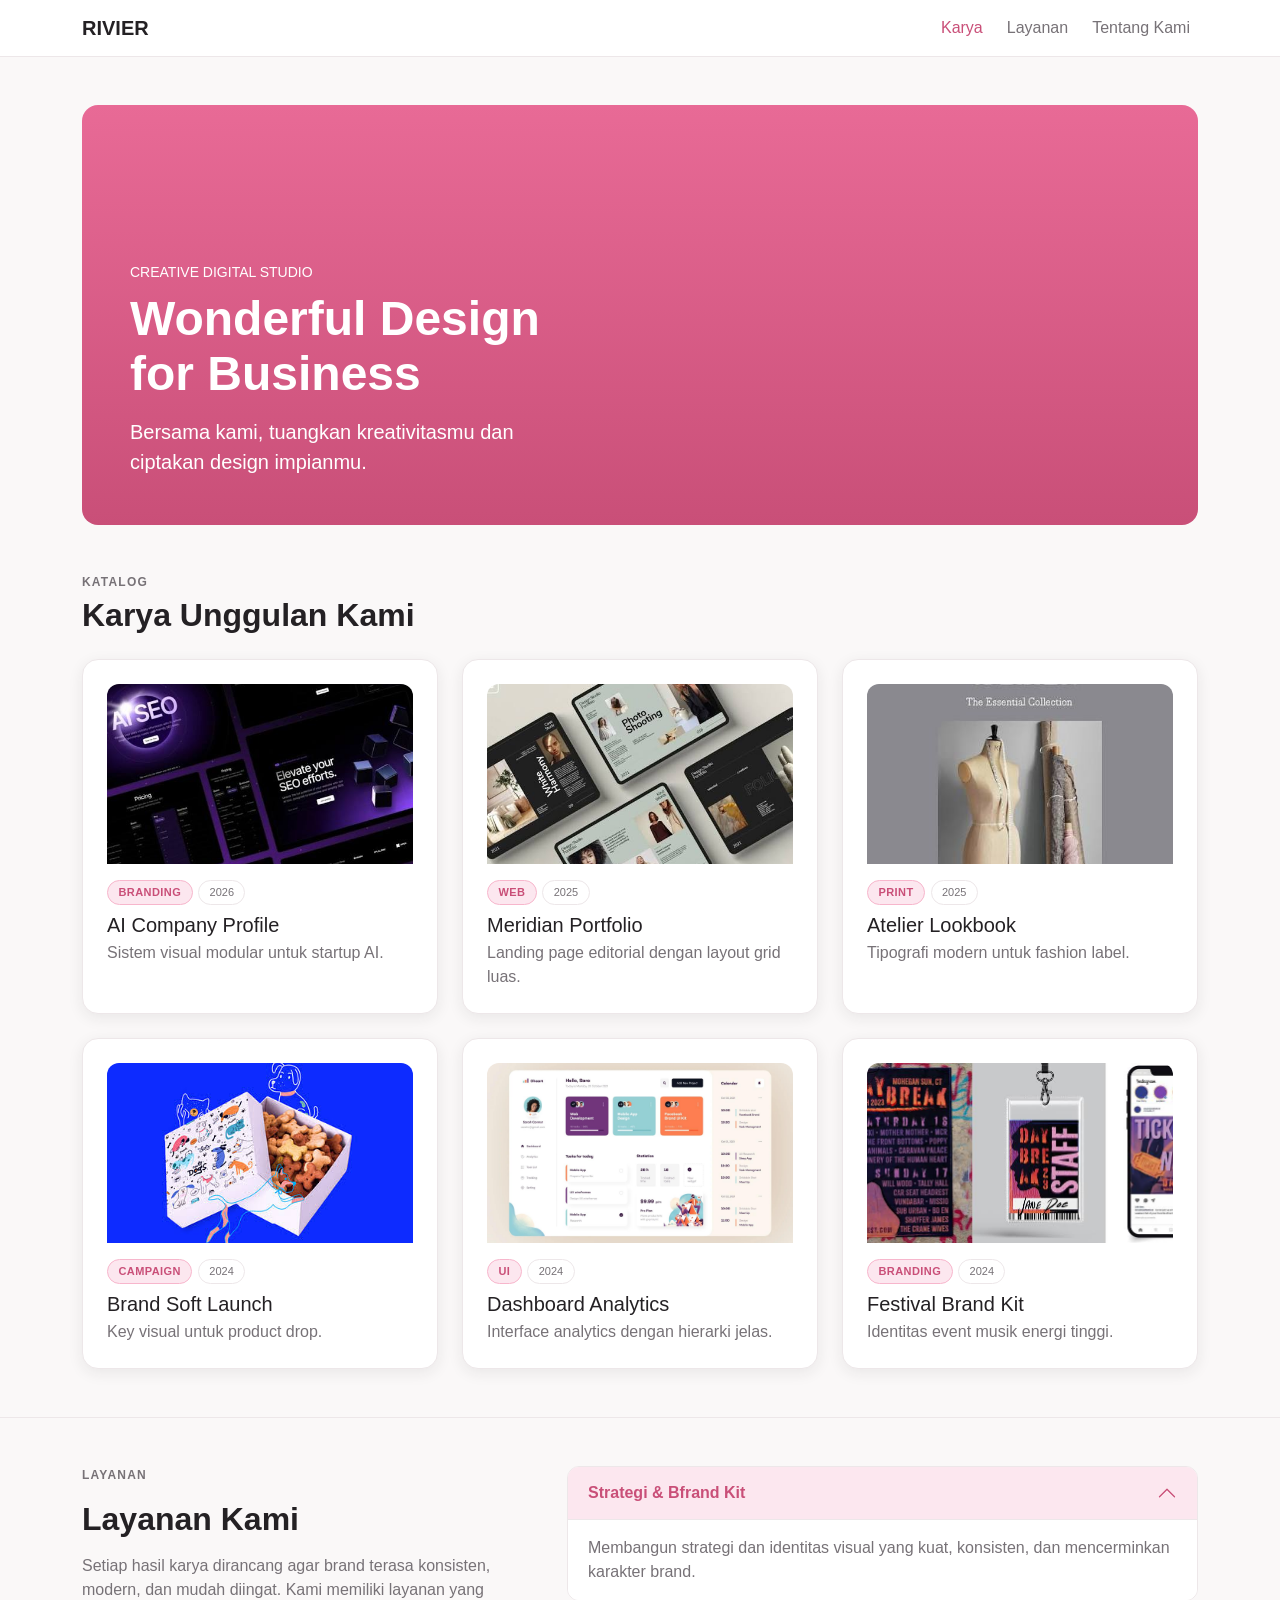
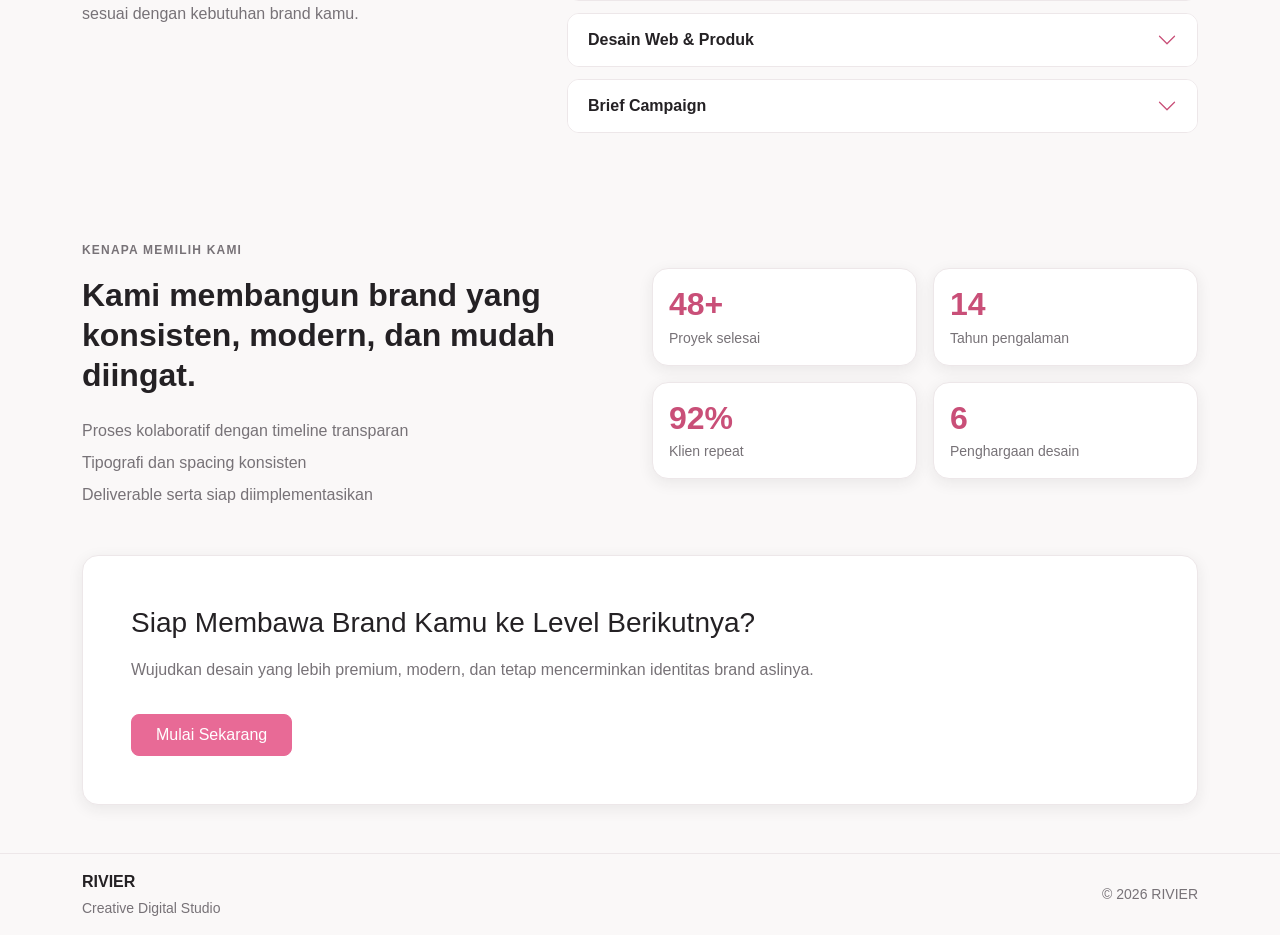
==== index.html @ 60119830 "updates" ====
<!DOCTYPE html>
<html lang="id">

<head>
    <meta charset="UTF-8">
    <meta name="viewport" content="width=device-width, initial-scale=1">
    <title>Rivier</title>
    <link href="https://cdn.jsdelivr.net/npm/bootstrap@5.3.8/dist/css/bootstrap.min.css" rel="stylesheet">
    <link rel="stylesheet" href="assets/css/style.css">
</head>

<body class="bg-light">
    <nav class="navbar navbar-expand-lg navbar-light bg-white border-bottom sticky-top">
        <div class="container">
            <a class="navbar-brand fw-bold" href="index.html">RIVIER</a>
            <button class="navbar-toggler" type="button" data-bs-toggle="collapse" data-bs-target="#mainNav"
                aria-controls="mainNav" aria-expanded="false" aria-label="Menu">
                <span class="navbar-toggler-icon"></span>
            </button>
            <div class="collapse navbar-collapse" id="mainNav">
                <ul class="navbar-nav ms-auto mb-2 mb-lg-0 align-items-lg-center gap-lg-2">
                    <li class="nav-item"><a class="nav-link active" href="#works">Karya</a></li>
                    <li class="nav-item"><a class="nav-link" href="#services">Layanan</a></li>
                    <li class="nav-item"><a class="nav-link" href="#about">Tentang Kami</a></li>
                    <!-- <li class="nav-item"><a class="nav-link" href="#contact">Kontak</a></li> -->
                    <!-- <li class="nav-item"><a class="nav-link" href="#contact">Hubungi Kami</a></li> -->
                </ul>
            </div>
        </div>
    </nav>

    <main>
        <section class="py-4 py-lg-5">
            <div class="container">
                <div class="hero-banner rounded-4 text-white p-4 p-lg-5 d-flex flex-column justify-content-end">
                    <p class="text-uppercase small text-white mb-2">Creative Digital Studio</p>
                    <h1 class="hero-title text-white fw-bold mb-0">Wonderful Design for Business</h1>
                    <p class="hero-lead text-white mt-3 mb-0">Bersama kami, tuangkan kreativitasmu dan ciptakan design impianmu.</p>
                </div>
            </div>
        </section>

        <section class="pb-5" id="works">
            <div class="container">
                <div class="d-flex flex-column flex-lg-row justify-content-between align-items-lg-end gap-3 mb-4">
                    <div>
                        <p class="text-eyebrow mb-1">Katalog</p>
                        <h2 class="fw-bold mb-0 text-heading section-title">Karya Unggulan Kami</h2>
                    </div>
                    <!-- <div class="btn-group flex-wrap" role="group" aria-label="Filter kategori" id="work-filters">
                        <button type="button" class="btn btn-primary btn-sm">Semua</button>
                        <button type="button" class="btn btn-outline-pink btn-sm">Branding</button>
                        <button type="button" class="btn btn-outline-pink btn-sm">Web</button>
                        <button type="button" class="btn btn-outline-pink btn-sm">Campaign</button>
                    </div> -->
                </div>

                <div class="row row-cols-1 row-cols-md-2 row-cols-lg-3 g-4">
                    <div class="col">
                        <div class="card-hover card-work h-100">
                            <div class="work-media">
                                <img src="assets/images/ai-company.jpg" alt="Nova Labs Identity">
                                <div class="work-media__overlay">
                                    <a href="pages/product.html" class="btn btn-primary rounded-3 px-4">Lihat Proyek</a>
                                </div>
                            </div>
                            <div class="card-body mt-3 mb-0">
                                <div class="tags mb-2">
                                    <span class="tag">Branding</span>
                                    <span class="tag tag--muted">2026</span>
                                </div>
                                <h3 class="h5 text-heading mb-1">AI Company Profile</h3>
                                <p class="text-muted mb-0">Sistem visual modular untuk startup AI.</p>
                            </div>
                        </div>
                    </div>
                    <div class="col">
                        <div class="card-pink card-hover card-work h-100">
                            <div class="work-media">
                                <img src="assets/images/portofolio.jpg" alt="Portofolio">
                                <div class="work-media__overlay">
                                    <a href="pages/product.html" class="btn btn-primary rounded-3 px-4">Lihat Proyek</a>
                                </div>
                            </div>
                            <div class="card-body mt-3 mb-0">
                                <div class="tags mb-2">
                                    <span class="tag">Web</span>
                                    <span class="tag tag--muted">2025</span>
                                </div>
                                <h3 class="h5 text-heading mb-1">Meridian Portfolio</h3>
                                <p class="text-muted mb-0">Landing page editorial dengan layout grid luas.</p>
                            </div>
                        </div>
                    </div>
                    <div class="col">
                        <div class="card-pink card-hover card-work h-100">
                            <div class="work-media">
                                <img src="assets/images/lookbook.jpg" alt="Lookbook">
                                <div class="work-media__overlay">
                                    <a href="pages/product.html" class="btn btn-primary rounded-3 px-4">Lihat Proyek</a>
                                </div>
                            </div>
                            <div class="card-body mt-3 mb-0">
                                <div class="tags mb-2">
                                    <span class="tag">Print</span>
                                    <span class="tag tag--muted">2025</span>
                                </div>
                                <h3 class="h5 text-heading mb-1">Atelier Lookbook</h3>
                                <p class="text-muted mb-0">Tipografi modern untuk fashion label.</p>
                            </div>
                        </div>
                    </div>
                    <div class="col">
                        <div class="card-pink card-hover card-work h-100">
                            <div class="work-media">
                                <img src="assets/images/product.jpg" alt="Horizon Launch">
                                <div class="work-media__overlay">
                                    <a href="pages/product.html" class="btn btn-primary rounded-3 px-4">Lihat Proyek</a>
                                </div>
                            </div>
                            <div class="card-body mt-3 mb-0">
                                <div class="tags mb-2">
                                    <span class="tag">Campaign</span>
                                    <span class="tag tag--muted">2024</span>
                                </div>
                                <h3 class="h5 text-heading mb-1">Brand Soft Launch</h3>
                                <p class="text-muted mb-0">Key visual untuk product drop.</p>
                            </div>
                        </div>
                    </div>
                    <div class="col">
                        <div class="card-pink card-hover card-work h-100">
                            <div class="work-media">
                                <img src="assets/images/dashboard.jpg" alt="Dashboard">
                                <div class="work-media__overlay">
                                    <a href="pages/product.html" class="btn btn-primary rounded-3 px-4">Lihat Proyek</a>
                                </div>
                            </div>
                            <div class="card-body mt-3 mb-0">
                                <div class="tags mb-2">
                                    <span class="tag">UI</span>
                                    <span class="tag tag--muted">2024</span>
                                </div>
                                <h3 class="h5 text-heading mb-1">Dashboard Analytics</h3>
                                <p class="text-muted mb-0">Interface analytics dengan hierarki jelas.</p>
                            </div>
                        </div>
                    </div>
                    <div class="col">
                        <div class="card-pink card-hover card-work h-100">
                            <div class="work-media">
                                <img src="assets/images/festival.jpg" alt="Festival">
                                <div class="work-media__overlay">
                                    <a href="pages/product.html" class="btn btn-primary rounded-3 px-4">Lihat Proyek</a>
                                </div>
                            </div>
                            <div class="card-body mt-3 mb-0">
                                <div class="tags mb-2">
                                    <span class="tag">Branding</span>
                                    <span class="tag tag--muted">2024</span>
                                </div>
                                <h3 class="h5 text-heading mb-1">Festival Brand Kit</h3>
                                <p class="text-muted mb-0">Identitas event musik energi tinggi.</p>
                            </div>
                        </div>
                    </div>
                </div>
            </div>
        </section>

        <section class="py-4 py-lg-5 border-top" id="services">
            <div class="container">
                <div class="row g-4 g-lg-5 align-items-start">
                    <div class="col-lg-5">
                        <p class="text-eyebrow">Layanan</p>
                        <h2 class="fw-bold text-heading mb-3">Layanan Kami</h2>
                        <p class="text-muted mb-0">
                            Setiap hasil karya dirancang agar brand terasa konsisten, modern, dan mudah diingat.
                            Kami memiliki layanan yang sesuai dengan kebutuhan brand kamu.
                        </p>
                    </div>
                    <div class="col-lg-7">
                        <div class="accordion accordion-rivier" id="servicesAccordion">
                            <div class="accordion-item">
                                <h3 class="accordion-header">
                                    <button class="accordion-button" type="button" data-bs-toggle="collapse"
                                        data-bs-target="#svc1" aria-expanded="true">
                                        Strategi &amp; Bfrand Kit
                                    </button>
                                </h3>
                                <div id="svc1" class="accordion-collapse collapse show"
                                    data-bs-parent="#servicesAccordion">
                                    <div class="accordion-body text-muted">
                                        Membangun strategi dan identitas visual yang kuat, konsisten, dan mencerminkan karakter brand.
                                    </div>
                                </div>
                            </div>
                            <div class="accordion-item">
                                <h3 class="accordion-header">
                                    <button class="accordion-button collapsed" type="button" data-bs-toggle="collapse"
                                        data-bs-target="#svc2">
                                        Desain Web &amp; Produk
                                    </button>
                                </h3>
                                <div id="svc2" class="accordion-collapse collapse"
                                    data-bs-parent="#servicesAccordion">
                                    <div class="accordion-body text-muted">
                                        Website, landing page, dan antarmuka produk yang modern, intuitif, dan berfokus pada pengalaman pengguna.
                                    </div>
                                </div>
                            </div>
                            <div class="accordion-item">
                                <h3 class="accordion-header">
                                    <button class="accordion-button collapsed" type="button" data-bs-toggle="collapse"
                                        data-bs-target="#svc3">
                                        Brief Campaign
                                    </button>
                                </h3>
                                <div id="svc3" class="accordion-collapse collapse"
                                    data-bs-parent="#servicesAccordion">
                                    <div class="accordion-body text-muted">
                                        Mengarahkan konsep visual untuk campaign, konten media sosial, hingga peluncuran brand agar tampil lebih konsisten dan berkesan.
                                    </div>
                                </div>
                            </div>
                        </div>
                    </div>
                </div>
            </div>
        </section>

        <section class="py-5" id="about">
            <div class="container">
                <div class="row g-4 align-items-center">
                    <div class="col-lg-6">
                        <p class="text-eyebrow">Kenapa memilih kami</p>
                        <h2 class="fw-bold text-heading section-title">Kami membangun brand yang konsisten, modern, dan mudah diingat.</h2>
                        <ul class="list-unstyled mt-4 text-muted mb-0">
                            <li class="mb-2">Proses kolaboratif dengan timeline transparan</li>
                            <li class="mb-2">Tipografi dan spacing konsisten</li>
                            <li>Deliverable serta siap diimplementasikan</li>
                        </ul>
                    </div>
                    <div class="col-lg-6">
                        <div class="row g-3">
                            <div class="col-6">
                                <div class="card-stat card-hover p-3">
                                    <div class="card-value display-6 fw-bold mb-1">48+</div>
                                    <div class="card-title small text-muted mb-0">Proyek selesai</div>
                                </div>
                            </div>
                            <div class="col-6">
                                <div class="card-stat card-hover p-3">
                                    <div class="card-value display-6 fw-bold mb-1">14</div>
                                    <div class="card-title small text-muted mb-0">Tahun pengalaman</div>
                                </div>
                            </div>
                            <div class="col-6">
                                <div class="card-stat card-hover p-3">
                                    <div class="card-value display-6 fw-bold mb-1">92%</div>
                                    <div class="card-title small text-muted mb-0">Klien repeat</div>
                                </div>
                            </div>
                            <div class="col-6">
                                <div class="card-stat card-hover p-3">
                                    <div class="card-value display-6 fw-bold mb-1">6</div>
                                    <div class="card-title small text-muted mb-0">Penghargaan desain</div>
                                </div>
                            </div>
                        </div>
                    </div>
                </div>
            </div>
        </section>

        <section class="pb-5" id="contact">
            <div class="container">
                <div class="card-hover card-pink p-4 p-lg-5 text-center text-md-start">
                    <blockquote class="blockquote cta-quote mb-3">Siap Membawa Brand Kamu ke Level Berikutnya?</blockquote>
                    <p class="text-muted mb-0">Wujudkan desain yang lebih premium, modern, dan tetap mencerminkan identitas brand aslinya.</p>
                    <div class="d-flex flex-wrap justify-content-center justify-content-md-start gap-3 mt-4 pt-2">
                        <a href="#contact" class="btn btn-primary rounded-3 px-4 py-2">Mulai Sekarang</a>
                    </div>
                </div>
            </div>
        </section>

        <!-- <section class="py-5 border-top" id="contact">
            <div class="container">
                <div class="row g-4">
                    <div class="col-lg-5">
                        <p class="text-eyebrow">Contact</p>
                        <h2 class="fw-bold text-heading">Initiate a commission.</h2>
                        <p class="text-muted">Tuangkan ide proyekmu di sini.</p>
                        <div class="card-hover bg-white text-dark border-0 shadow-sm mt-3">
                            <div class="card-body mt-3 mb-0">
                                <p class="text-eyebrow mb-2">Direct line</p>
                                <p class="text-heading mb-2">hello@rivier.studio</p>
                                <button type="button" class="btn btn-primary rounded-3 px-4 py-1">Kirim email</button>
                            </div>
                        </div>
                    </div>
                    <div class="col-lg-7">
                        <form action="#" method="get" class="row g-3">
                            <div class="col-12">
                                <label class="form-label" for="service">Jenis layanan</label>
                                <select class="form-select" id="service" name="service">
                                    <option value="">Pilih layanan</option>
                                    <option>Brand identity</option>
                                    <option>Website / UI</option>
                                    <option>Creative direction</option>
                                </select>
                            </div>
                            <div class="col-12">
                                <span class="form-label d-block">Budget estimasi</span>
                                <div class="btn-group" role="group">
                                    <input type="radio" class="btn-check" name="budget" id="b1" value="small">
                                    <label class="btn btn-outline-secondary btn-sm" for="b1">&lt; 15 jt</label>
                                    <input type="radio" class="btn-check" name="budget" id="b2" value="mid" checked>
                                    <label class="btn btn-outline-secondary btn-sm" for="b2">15–40 jt</label>
                                    <input type="radio" class="btn-check" name="budget" id="b3" value="large">
                                    <label class="btn btn-outline-secondary btn-sm" for="b3">40 jt+</label>
                                </div>
                            </div>
                            <div class="col-12">
                                <label class="form-label" for="message">Pesan</label>
                                <textarea class="form-control" id="message" name="message" rows="4"></textarea>
                            </div>
                            <div class="col-12">
                                <button type="submit" class="btn btn-primary rounded-3 px-4 py-1">Kirim</button>
                            </div>
                        </form>
                    </div>
                </div>
            </div>
        </section> -->
    </main>

    <footer class="border-top py-3">
        <div class="container">
            <div class="d-flex flex-column flex-md-row justify-content-between align-items-center gap-2">
                <div class="d-flex flex-column align-items-md-start align-items-center">
                    <a class="navbar-brand fw-bold mb-1" href="index.html">RIVIER</a>
                    <span class="text-muted small">Creative Digital Studio</span>
                </div>
                <span class="text-muted small">&copy; 2026 RIVIER</span>
            </div>
        </div>
    </footer>

    <script src="https://cdn.jsdelivr.net/npm/bootstrap@5.3.8/dist/js/bootstrap.bundle.min.js"></script>
</body>

</html>
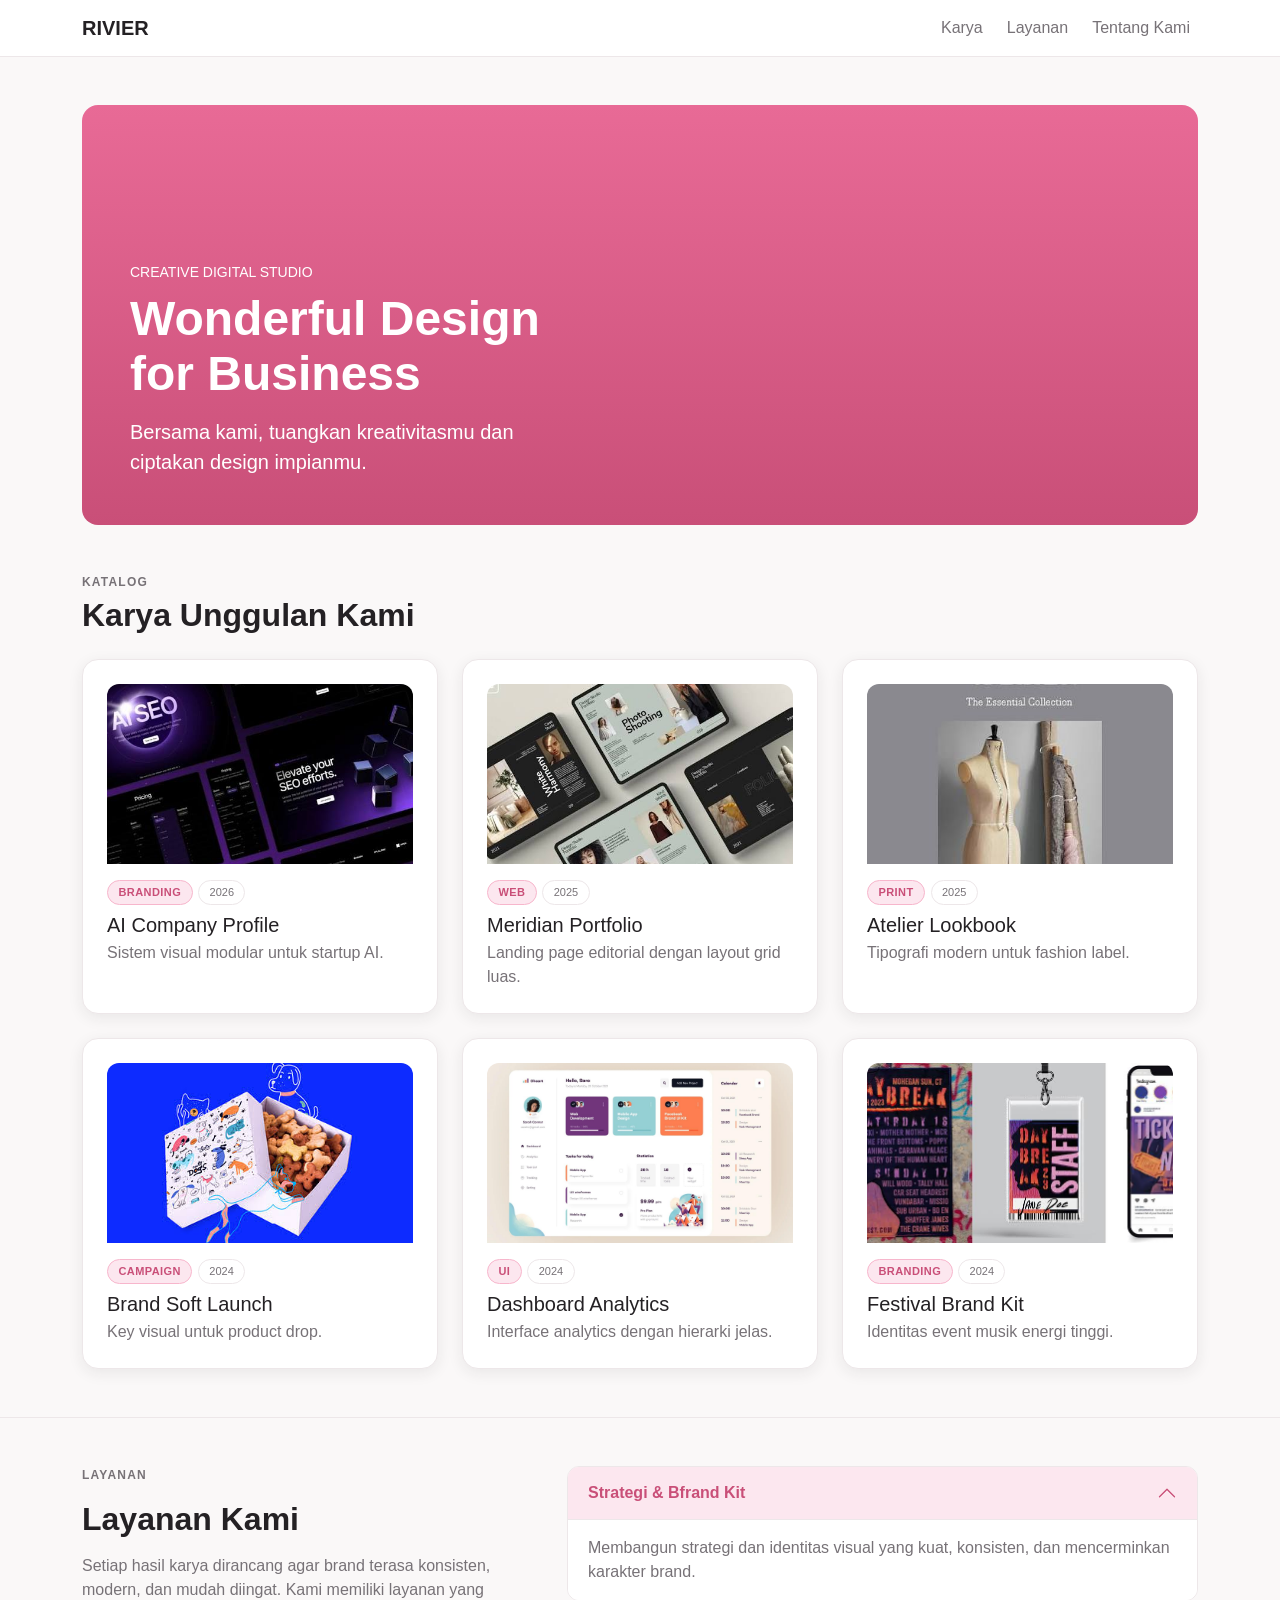
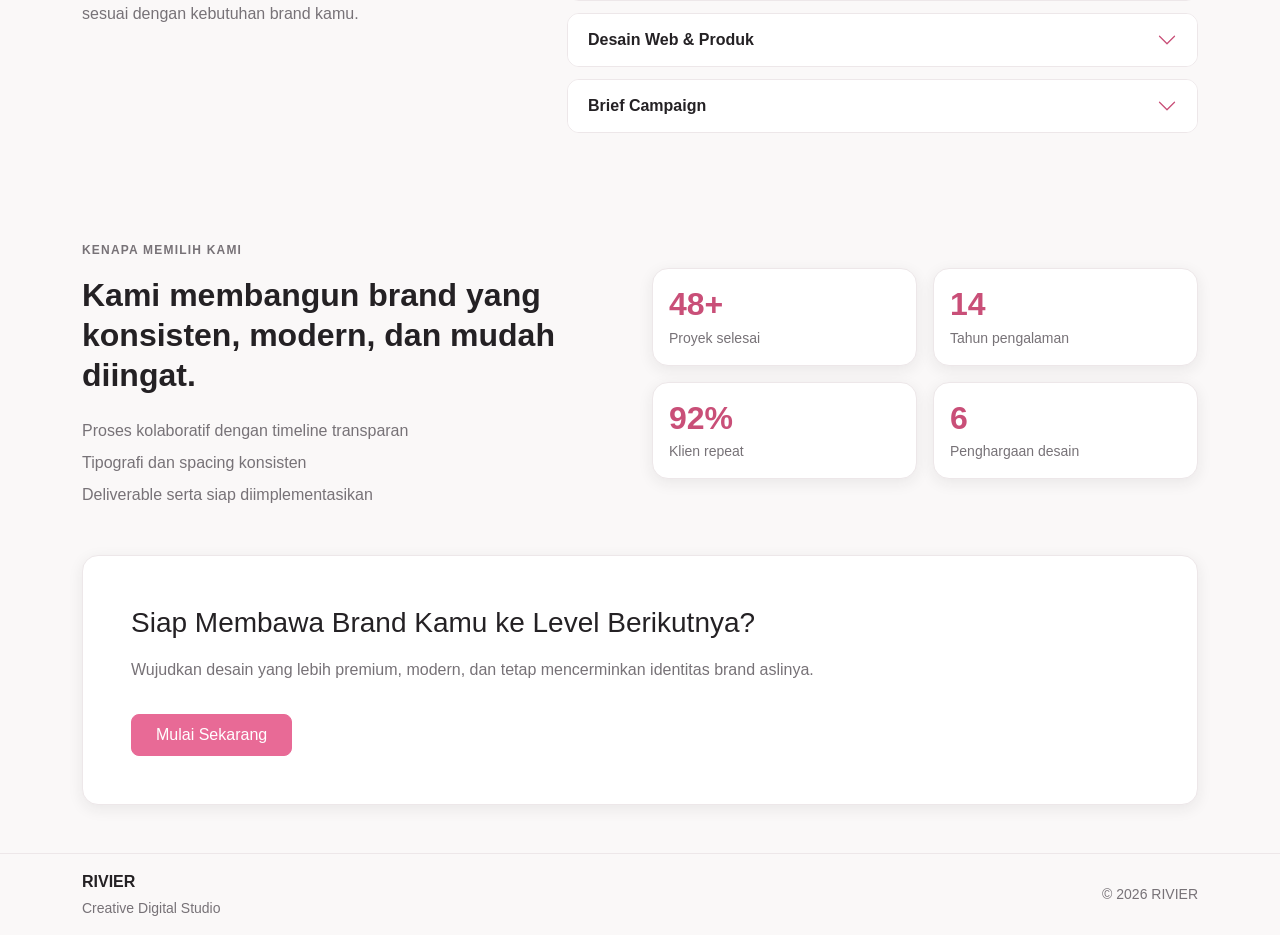
==== commit 4b3aeace: "update" ====
--- a/index.html
+++ b/index.html
@@ -19,7 +19,7 @@
             </button>
             <div class="collapse navbar-collapse" id="mainNav">
                 <ul class="navbar-nav ms-auto mb-2 mb-lg-0 align-items-lg-center gap-lg-2">
-                    <li class="nav-item"><a class="nav-link active" href="#works">Karya</a></li>
+                    <li class="nav-item"><a class="nav-link" href="#works">Karya</a></li>
                     <li class="nav-item"><a class="nav-link" href="#services">Layanan</a></li>
                     <li class="nav-item"><a class="nav-link" href="#about">Tentang Kami</a></li>
                     <!-- <li class="nav-item"><a class="nav-link" href="#contact">Kontak</a></li> -->
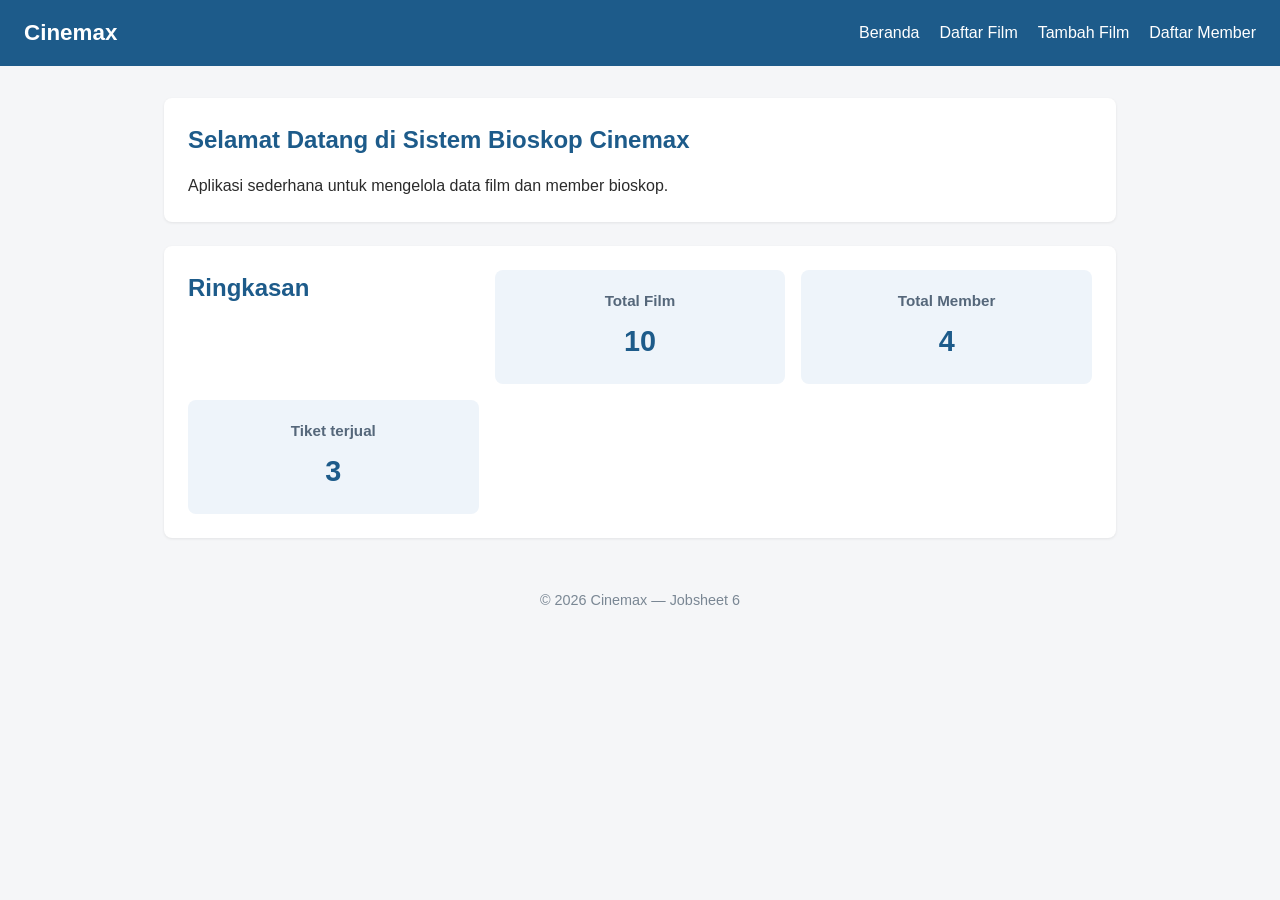
==== commit 86216eb4: "Refactor project to Cinemax" ====
--- a/index.html
+++ b/index.html
@@ -1,354 +1,51 @@
 <!DOCTYPE html>
 <html lang="id">
-
 <head>
     <meta charset="UTF-8">
     <meta name="viewport" content="width=device-width, initial-scale=1">
-    <title>Rivier</title>
-    <link href="https://cdn.jsdelivr.net/npm/bootstrap@5.3.8/dist/css/bootstrap.min.css" rel="stylesheet">
+    <title>Cinemax | Beranda</title>
     <link rel="stylesheet" href="assets/css/style.css">
 </head>
-
-<body class="bg-light">
-    <nav class="navbar navbar-expand-lg navbar-light bg-white border-bottom sticky-top">
-        <div class="container">
-            <a class="navbar-brand fw-bold" href="index.html">RIVIER</a>
-            <button class="navbar-toggler" type="button" data-bs-toggle="collapse" data-bs-target="#mainNav"
-                aria-controls="mainNav" aria-expanded="false" aria-label="Menu">
-                <span class="navbar-toggler-icon"></span>
-            </button>
-            <div class="collapse navbar-collapse" id="mainNav">
-                <ul class="navbar-nav ms-auto mb-2 mb-lg-0 align-items-lg-center gap-lg-2">
-                    <li class="nav-item"><a class="nav-link" href="#works">Karya</a></li>
-                    <li class="nav-item"><a class="nav-link" href="#services">Layanan</a></li>
-                    <li class="nav-item"><a class="nav-link" href="#about">Tentang Kami</a></li>
-                    <!-- <li class="nav-item"><a class="nav-link" href="#contact">Kontak</a></li> -->
-                    <!-- <li class="nav-item"><a class="nav-link" href="#contact">Hubungi Kami</a></li> -->
-                </ul>
-            </div>
-        </div>
-    </nav>
+<body>
+    <header>
+        <h1>Cinemax</h1>
+        <button type="button" id="nav-toggle-btn" class="nav-toggle-label" aria-label="Menu">&#9776;</button>
+        <nav>
+            <ul>
+                <li><a href="index.html">Beranda</a></li>
+                <li><a href="buku/list.html">Daftar Film</a></li>
+                <li><a href="buku/tambah.html">Tambah Film</a></li>
+                <li><a href="anggota/list.html">Daftar Member</a></li>
+            </ul>
+        </nav>
+    </header>
 
     <main>
-        <section class="py-4 py-lg-5">
-            <div class="container">
-                <div class="hero-banner rounded-4 text-white p-4 p-lg-5 d-flex flex-column justify-content-end">
-                    <p class="text-uppercase small text-white mb-2">Creative Digital Studio</p>
-                    <h1 class="hero-title text-white fw-bold mb-0">Wonderful Design for Business</h1>
-                    <p class="hero-lead text-white mt-3 mb-0">Bersama kami, tuangkan kreativitasmu dan ciptakan design impianmu.</p>
-                </div>
-            </div>
+        <section>
+            <h2>Selamat Datang di Sistem Bioskop Cinemax</h2>
+            <p>Aplikasi sederhana untuk mengelola data film dan member bioskop.</p>
         </section>
 
-        <section class="pb-5" id="works">
-            <div class="container">
-                <div class="d-flex flex-column flex-lg-row justify-content-between align-items-lg-end gap-3 mb-4">
-                    <div>
-                        <p class="text-eyebrow mb-1">Katalog</p>
-                        <h2 class="fw-bold mb-0 text-heading section-title">Karya Unggulan Kami</h2>
-                    </div>
-                    <!-- <div class="btn-group flex-wrap" role="group" aria-label="Filter kategori" id="work-filters">
-                        <button type="button" class="btn btn-primary btn-sm">Semua</button>
-                        <button type="button" class="btn btn-outline-pink btn-sm">Branding</button>
-                        <button type="button" class="btn btn-outline-pink btn-sm">Web</button>
-                        <button type="button" class="btn btn-outline-pink btn-sm">Campaign</button>
-                    </div> -->
-                </div>
-
-                <div class="row row-cols-1 row-cols-md-2 row-cols-lg-3 g-4">
-                    <div class="col">
-                        <div class="card-hover card-work h-100">
-                            <div class="work-media">
-                                <img src="assets/images/ai-company.jpg" alt="Nova Labs Identity">
-                                <div class="work-media__overlay">
-                                    <a href="pages/product.html" class="btn btn-primary rounded-3 px-4">Lihat Proyek</a>
-                                </div>
-                            </div>
-                            <div class="card-body mt-3 mb-0">
-                                <div class="tags mb-2">
-                                    <span class="tag">Branding</span>
-                                    <span class="tag tag--muted">2026</span>
-                                </div>
-                                <h3 class="h5 text-heading mb-1">AI Company Profile</h3>
-                                <p class="text-muted mb-0">Sistem visual modular untuk startup AI.</p>
-                            </div>
-                        </div>
-                    </div>
-                    <div class="col">
-                        <div class="card-pink card-hover card-work h-100">
-                            <div class="work-media">
-                                <img src="assets/images/portofolio.jpg" alt="Portofolio">
-                                <div class="work-media__overlay">
-                                    <a href="pages/product.html" class="btn btn-primary rounded-3 px-4">Lihat Proyek</a>
-                                </div>
-                            </div>
-                            <div class="card-body mt-3 mb-0">
-                                <div class="tags mb-2">
-                                    <span class="tag">Web</span>
-                                    <span class="tag tag--muted">2025</span>
-                                </div>
-                                <h3 class="h5 text-heading mb-1">Meridian Portfolio</h3>
-                                <p class="text-muted mb-0">Landing page editorial dengan layout grid luas.</p>
-                            </div>
-                        </div>
-                    </div>
-                    <div class="col">
-                        <div class="card-pink card-hover card-work h-100">
-                            <div class="work-media">
-                                <img src="assets/images/lookbook.jpg" alt="Lookbook">
-                                <div class="work-media__overlay">
-                                    <a href="pages/product.html" class="btn btn-primary rounded-3 px-4">Lihat Proyek</a>
-                                </div>
-                            </div>
-                            <div class="card-body mt-3 mb-0">
-                                <div class="tags mb-2">
-                                    <span class="tag">Print</span>
-                                    <span class="tag tag--muted">2025</span>
-                                </div>
-                                <h3 class="h5 text-heading mb-1">Atelier Lookbook</h3>
-                                <p class="text-muted mb-0">Tipografi modern untuk fashion label.</p>
-                            </div>
-                        </div>
-                    </div>
-                    <div class="col">
-                        <div class="card-pink card-hover card-work h-100">
-                            <div class="work-media">
-                                <img src="assets/images/product.jpg" alt="Horizon Launch">
-                                <div class="work-media__overlay">
-                                    <a href="pages/product.html" class="btn btn-primary rounded-3 px-4">Lihat Proyek</a>
-                                </div>
-                            </div>
-                            <div class="card-body mt-3 mb-0">
-                                <div class="tags mb-2">
-                                    <span class="tag">Campaign</span>
-                                    <span class="tag tag--muted">2024</span>
-                                </div>
-                                <h3 class="h5 text-heading mb-1">Brand Soft Launch</h3>
-                                <p class="text-muted mb-0">Key visual untuk product drop.</p>
-                            </div>
-                        </div>
-                    </div>
-                    <div class="col">
-                        <div class="card-pink card-hover card-work h-100">
-                            <div class="work-media">
-                                <img src="assets/images/dashboard.jpg" alt="Dashboard">
-                                <div class="work-media__overlay">
-                                    <a href="pages/product.html" class="btn btn-primary rounded-3 px-4">Lihat Proyek</a>
-                                </div>
-                            </div>
-                            <div class="card-body mt-3 mb-0">
-                                <div class="tags mb-2">
-                                    <span class="tag">UI</span>
-                                    <span class="tag tag--muted">2024</span>
-                                </div>
-                                <h3 class="h5 text-heading mb-1">Dashboard Analytics</h3>
-                                <p class="text-muted mb-0">Interface analytics dengan hierarki jelas.</p>
-                            </div>
-                        </div>
-                    </div>
-                    <div class="col">
-                        <div class="card-pink card-hover card-work h-100">
-                            <div class="work-media">
-                                <img src="assets/images/festival.jpg" alt="Festival">
-                                <div class="work-media__overlay">
-                                    <a href="pages/product.html" class="btn btn-primary rounded-3 px-4">Lihat Proyek</a>
-                                </div>
-                            </div>
-                            <div class="card-body mt-3 mb-0">
-                                <div class="tags mb-2">
-                                    <span class="tag">Branding</span>
-                                    <span class="tag tag--muted">2024</span>
-                                </div>
-                                <h3 class="h5 text-heading mb-1">Festival Brand Kit</h3>
-                                <p class="text-muted mb-0">Identitas event musik energi tinggi.</p>
-                            </div>
-                        </div>
-                    </div>
-                </div>
-            </div>
+        <section>
+            <h2>Ringkasan</h2>
+            <article>
+                <h3>Total Film</h3>
+                <p>10</p>
+            </article>
+            <article>
+                <h3>Total Member</h3>
+                <p>4</p>
+            </article>
+            <article>
+                <h3>Tiket terjual</h3>
+                <p>3</p>
+            </article>
         </section>
-
-        <section class="py-4 py-lg-5 border-top" id="services">
-            <div class="container">
-                <div class="row g-4 g-lg-5 align-items-start">
-                    <div class="col-lg-5">
-                        <p class="text-eyebrow">Layanan</p>
-                        <h2 class="fw-bold text-heading mb-3">Layanan Kami</h2>
-                        <p class="text-muted mb-0">
-                            Setiap hasil karya dirancang agar brand terasa konsisten, modern, dan mudah diingat.
-                            Kami memiliki layanan yang sesuai dengan kebutuhan brand kamu.
-                        </p>
-                    </div>
-                    <div class="col-lg-7">
-                        <div class="accordion accordion-rivier" id="servicesAccordion">
-                            <div class="accordion-item">
-                                <h3 class="accordion-header">
-                                    <button class="accordion-button" type="button" data-bs-toggle="collapse"
-                                        data-bs-target="#svc1" aria-expanded="true">
-                                        Strategi &amp; Bfrand Kit
-                                    </button>
-                                </h3>
-                                <div id="svc1" class="accordion-collapse collapse show"
-                                    data-bs-parent="#servicesAccordion">
-                                    <div class="accordion-body text-muted">
-                                        Membangun strategi dan identitas visual yang kuat, konsisten, dan mencerminkan karakter brand.
-                                    </div>
-                                </div>
-                            </div>
-                            <div class="accordion-item">
-                                <h3 class="accordion-header">
-                                    <button class="accordion-button collapsed" type="button" data-bs-toggle="collapse"
-                                        data-bs-target="#svc2">
-                                        Desain Web &amp; Produk
-                                    </button>
-                                </h3>
-                                <div id="svc2" class="accordion-collapse collapse"
-                                    data-bs-parent="#servicesAccordion">
-                                    <div class="accordion-body text-muted">
-                                        Website, landing page, dan antarmuka produk yang modern, intuitif, dan berfokus pada pengalaman pengguna.
-                                    </div>
-                                </div>
-                            </div>
-                            <div class="accordion-item">
-                                <h3 class="accordion-header">
-                                    <button class="accordion-button collapsed" type="button" data-bs-toggle="collapse"
-                                        data-bs-target="#svc3">
-                                        Brief Campaign
-                                    </button>
-                                </h3>
-                                <div id="svc3" class="accordion-collapse collapse"
-                                    data-bs-parent="#servicesAccordion">
-                                    <div class="accordion-body text-muted">
-                                        Mengarahkan konsep visual untuk campaign, konten media sosial, hingga peluncuran brand agar tampil lebih konsisten dan berkesan.
-                                    </div>
-                                </div>
-                            </div>
-                        </div>
-                    </div>
-                </div>
-            </div>
-        </section>
-
-        <section class="py-5" id="about">
-            <div class="container">
-                <div class="row g-4 align-items-center">
-                    <div class="col-lg-6">
-                        <p class="text-eyebrow">Kenapa memilih kami</p>
-                        <h2 class="fw-bold text-heading section-title">Kami membangun brand yang konsisten, modern, dan mudah diingat.</h2>
-                        <ul class="list-unstyled mt-4 text-muted mb-0">
-                            <li class="mb-2">Proses kolaboratif dengan timeline transparan</li>
-                            <li class="mb-2">Tipografi dan spacing konsisten</li>
-                            <li>Deliverable serta siap diimplementasikan</li>
-                        </ul>
-                    </div>
-                    <div class="col-lg-6">
-                        <div class="row g-3">
-                            <div class="col-6">
-                                <div class="card-stat card-hover p-3">
-                                    <div class="card-value display-6 fw-bold mb-1">48+</div>
-                                    <div class="card-title small text-muted mb-0">Proyek selesai</div>
-                                </div>
-                            </div>
-                            <div class="col-6">
-                                <div class="card-stat card-hover p-3">
-                                    <div class="card-value display-6 fw-bold mb-1">14</div>
-                                    <div class="card-title small text-muted mb-0">Tahun pengalaman</div>
-                                </div>
-                            </div>
-                            <div class="col-6">
-                                <div class="card-stat card-hover p-3">
-                                    <div class="card-value display-6 fw-bold mb-1">92%</div>
-                                    <div class="card-title small text-muted mb-0">Klien repeat</div>
-                                </div>
-                            </div>
-                            <div class="col-6">
-                                <div class="card-stat card-hover p-3">
-                                    <div class="card-value display-6 fw-bold mb-1">6</div>
-                                    <div class="card-title small text-muted mb-0">Penghargaan desain</div>
-                                </div>
-                            </div>
-                        </div>
-                    </div>
-                </div>
-            </div>
-        </section>
-
-        <section class="pb-5" id="contact">
-            <div class="container">
-                <div class="card-hover card-pink p-4 p-lg-5 text-center text-md-start">
-                    <blockquote class="blockquote cta-quote mb-3">Siap Membawa Brand Kamu ke Level Berikutnya?</blockquote>
-                    <p class="text-muted mb-0">Wujudkan desain yang lebih premium, modern, dan tetap mencerminkan identitas brand aslinya.</p>
-                    <div class="d-flex flex-wrap justify-content-center justify-content-md-start gap-3 mt-4 pt-2">
-                        <a href="#contact" class="btn btn-primary rounded-3 px-4 py-2">Mulai Sekarang</a>
-                    </div>
-                </div>
-            </div>
-        </section>
-
-        <!-- <section class="py-5 border-top" id="contact">
-            <div class="container">
-                <div class="row g-4">
-                    <div class="col-lg-5">
-                        <p class="text-eyebrow">Contact</p>
-                        <h2 class="fw-bold text-heading">Initiate a commission.</h2>
-                        <p class="text-muted">Tuangkan ide proyekmu di sini.</p>
-                        <div class="card-hover bg-white text-dark border-0 shadow-sm mt-3">
-                            <div class="card-body mt-3 mb-0">
-                                <p class="text-eyebrow mb-2">Direct line</p>
-                                <p class="text-heading mb-2">hello@rivier.studio</p>
-                                <button type="button" class="btn btn-primary rounded-3 px-4 py-1">Kirim email</button>
-                            </div>
-                        </div>
-                    </div>
-                    <div class="col-lg-7">
-                        <form action="#" method="get" class="row g-3">
-                            <div class="col-12">
-                                <label class="form-label" for="service">Jenis layanan</label>
-                                <select class="form-select" id="service" name="service">
-                                    <option value="">Pilih layanan</option>
-                                    <option>Brand identity</option>
-                                    <option>Website / UI</option>
-                                    <option>Creative direction</option>
-                                </select>
-                            </div>
-                            <div class="col-12">
-                                <span class="form-label d-block">Budget estimasi</span>
-                                <div class="btn-group" role="group">
-                                    <input type="radio" class="btn-check" name="budget" id="b1" value="small">
-                                    <label class="btn btn-outline-secondary btn-sm" for="b1">&lt; 15 jt</label>
-                                    <input type="radio" class="btn-check" name="budget" id="b2" value="mid" checked>
-                                    <label class="btn btn-outline-secondary btn-sm" for="b2">15–40 jt</label>
-                                    <input type="radio" class="btn-check" name="budget" id="b3" value="large">
-                                    <label class="btn btn-outline-secondary btn-sm" for="b3">40 jt+</label>
-                                </div>
-                            </div>
-                            <div class="col-12">
-                                <label class="form-label" for="message">Pesan</label>
-                                <textarea class="form-control" id="message" name="message" rows="4"></textarea>
-                            </div>
-                            <div class="col-12">
-                                <button type="submit" class="btn btn-primary rounded-3 px-4 py-1">Kirim</button>
-                            </div>
-                        </form>
-                    </div>
-                </div>
-            </div>
-        </section> -->
     </main>
 
-    <footer class="border-top py-3">
-        <div class="container">
-            <div class="d-flex flex-column flex-md-row justify-content-between align-items-center gap-2">
-                <div class="d-flex flex-column align-items-md-start align-items-center">
-                    <a class="navbar-brand fw-bold mb-1" href="index.html">RIVIER</a>
-                    <span class="text-muted small">Creative Digital Studio</span>
-                </div>
-                <span class="text-muted small">&copy; 2026 RIVIER</span>
-            </div>
-        </div>
+    <footer>
+        <p>&copy; 2026 Cinemax &mdash; Jobsheet 6</p>
     </footer>
-
-    <script src="https://cdn.jsdelivr.net/npm/bootstrap@5.3.8/dist/js/bootstrap.bundle.min.js"></script>
+    <script src="assets/js/app.js"></script>
 </body>
-
-</html>+</html>
--- a/assets/css/style.css
+++ b/assets/css/style.css
@@ -0,0 +1,263 @@
+/* ===== Reset & Base ===== */
+* {
+    box-sizing: border-box;
+    margin: 0;
+    padding: 0;
+}
+
+body {
+    font-family: "Segoe UI", Arial, sans-serif;
+    color: #2b2b2b;
+    background-color: #f5f6f8;
+    line-height: 1.5;
+}
+
+a {
+    color: #1d5b8a;
+    text-decoration: none;
+}
+
+a:hover {
+    text-decoration: underline;
+}
+
+/* ===== Header & Navbar (Flexbox) ===== */
+header {
+    background-color: #1d5b8a;
+    color: #fff;
+    padding: 1rem 1.5rem;
+    display: flex;
+    align-items: center;
+    justify-content: space-between;
+    flex-wrap: wrap;
+}
+
+header h1 {
+    font-size: 1.4rem;
+}
+
+header nav ul {
+    list-style: none;
+    display: flex;
+    gap: 1.25rem;
+}
+
+header nav a {
+    color: #fff;
+    font-weight: 500;
+}
+
+/* ===== Main Layout ===== */
+main {
+    max-width: 1000px;
+    margin: 2rem auto;
+    padding: 0 1.5rem;
+}
+
+section {
+    background-color: #fff;
+    border-radius: 8px;
+    padding: 1.5rem;
+    margin-bottom: 1.5rem;
+    box-shadow: 0 1px 3px rgba(0, 0, 0, 0.08);
+}
+
+section h2 {
+    margin-bottom: 1rem;
+    color: #1d5b8a;
+}
+
+/* ===== Kartu Statistik (CSS Grid) ===== */
+main section:nth-of-type(2) {
+    display: grid;
+    grid-template-columns: repeat(3, 1fr);
+    gap: 1rem;
+}
+
+main section:nth-of-type(2) article {
+    background-color: #eef4fa;
+    border-radius: 8px;
+    padding: 1.25rem;
+    text-align: center;
+}
+
+main section:nth-of-type(2) article h3 {
+    font-size: 0.95rem;
+    color: #55677a;
+    margin-bottom: 0.5rem;
+}
+
+main section:nth-of-type(2) article p {
+    font-size: 1.8rem;
+    font-weight: 700;
+    color: #1d5b8a;
+}
+
+/* ===== Tabel ===== */
+table {
+    width: 100%;
+    border-collapse: collapse;
+}
+
+th, td {
+    text-align: left;
+    padding: 0.65rem 0.75rem;
+    border-bottom: 1px solid #e2e6ea;
+}
+
+thead {
+    background-color: #1d5b8a;
+    color: #fff;
+}
+
+tbody tr:nth-child(even) {
+    background-color: #f7f9fb;
+}
+
+tbody tr:hover {
+    background-color: #eef4fa;
+}
+
+td button {
+    padding: 0.35rem 0.7rem;
+    margin-right: 0.35rem;
+    border: none;
+    border-radius: 4px;
+    cursor: pointer;
+    font-size: 0.85rem;
+}
+
+td button:first-of-type {
+    background-color: #f0ad4e;
+    color: #fff;
+}
+
+td button:last-of-type {
+    background-color: #d9534f;
+    color: #fff;
+}
+
+/* ===== Form ===== */
+form p {
+    margin-bottom: 1rem;
+}
+
+form label {
+    display: block;
+    margin-bottom: 0.35rem;
+    font-weight: 600;
+    color: #444;
+}
+
+form input,
+form select {
+    width: 100%;
+    max-width: 400px;
+    padding: 0.55rem 0.7rem;
+    border: 1px solid #cdd4da;
+    border-radius: 4px;
+    font-size: 1rem;
+}
+
+form button[type="submit"] {
+    background-color: #1d5b8a;
+    color: #fff;
+    border: none;
+    padding: 0.6rem 1.5rem;
+    border-radius: 4px;
+    font-size: 1rem;
+    cursor: pointer;
+}
+
+form button[type="submit"]:hover {
+    background-color: #164869;
+}
+
+/* ===== Footer ===== */
+footer {
+    text-align: center;
+    padding: 1.25rem;
+    color: #7a8794;
+    font-size: 0.9rem;
+}
+
+/* ===== Tabel Responsif ===== */
+.table-responsive {
+    overflow-x: auto;
+}
+
+/* ===== Hamburger Menu (JS-driven) ===== */
+.nav-toggle-label {
+    display: none;
+    font-size: 1.6rem;
+    color: #fff;
+    background: none;
+    border: none;
+    cursor: pointer;
+}
+
+/* ===== Pesan Error Validasi ===== */
+.error {
+    display: block;
+    color: #d9534f;
+    font-size: 0.85rem;
+    margin-top: 0.25rem;
+}
+
+/* ===== Kolom Pencarian ===== */
+.search-box {
+    margin-bottom: 1rem;
+}
+
+.search-box input {
+    width: 100%;
+    max-width: 320px;
+    padding: 0.5rem 0.75rem;
+    border: 1px solid #cdd4da;
+    border-radius: 4px;
+}
+
+/* ===== Responsive Breakpoints ===== */
+
+/* Tablet ke bawah */
+@media (max-width: 768px) {
+    main section:nth-of-type(2) {
+        grid-template-columns: repeat(2, 1fr);
+    }
+}
+
+/* Mobile */
+@media (max-width: 480px) {
+    header {
+        position: relative;
+    }
+
+    .nav-toggle-label {
+        display: block;
+    }
+
+    header nav {
+        display: none;
+        width: 100%;
+        order: 3;
+        margin-top: 1rem;
+    }
+
+    header nav.nav-open {
+        display: block;
+    }
+
+    header nav ul {
+        flex-direction: column;
+        gap: 0.75rem;
+    }
+
+    main section:nth-of-type(2) {
+        grid-template-columns: 1fr;
+    }
+
+    form input,
+    form select {
+        max-width: 100%;
+    }
+}
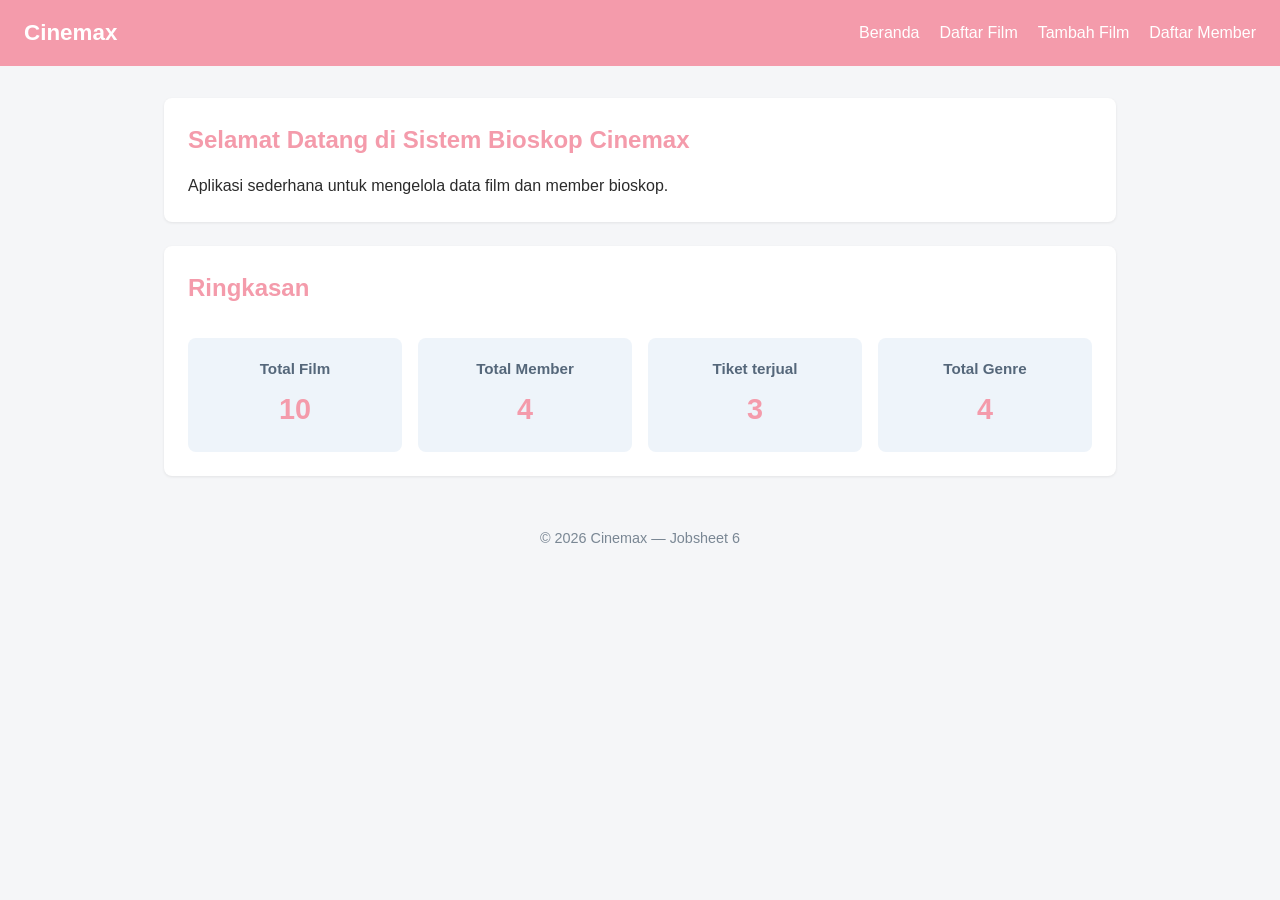
==== commit b84e37d8: "Add total genre section and update color scheme in CSS" ====
--- a/index.html
+++ b/index.html
@@ -40,6 +40,10 @@
                 <h3>Tiket terjual</h3>
                 <p>3</p>
             </article>
+            <article>
+                <h3>Total Genre</h3>
+                <p>4</p>
+            </article>
         </section>
     </main>
 
--- a/assets/css/style.css
+++ b/assets/css/style.css
@@ -13,7 +13,7 @@
 }
 
 a {
-    color: #1d5b8a;
+    color: #F49BAB;
     text-decoration: none;
 }
 
@@ -23,7 +23,7 @@
 
 /* ===== Header & Navbar (Flexbox) ===== */
 header {
-    background-color: #1d5b8a;
+    background-color: #F49BAB;
     color: #fff;
     padding: 1rem 1.5rem;
     display: flex;
@@ -64,13 +64,13 @@
 
 section h2 {
     margin-bottom: 1rem;
-    color: #1d5b8a;
+    color: #F49BAB;
 }
 
 /* ===== Kartu Statistik (CSS Grid) ===== */
 main section:nth-of-type(2) {
     display: grid;
-    grid-template-columns: repeat(3, 1fr);
+    grid-template-columns: repeat(4, 1fr);
     gap: 1rem;
 }
 
@@ -81,6 +81,10 @@
     text-align: center;
 }
 
+main section:nth-of-type(2) h2 {
+    grid-column: 1 / -1;
+}
+
 main section:nth-of-type(2) article h3 {
     font-size: 0.95rem;
     color: #55677a;
@@ -90,7 +94,7 @@
 main section:nth-of-type(2) article p {
     font-size: 1.8rem;
     font-weight: 700;
-    color: #1d5b8a;
+    color: #F49BAB;
 }
 
 /* ===== Tabel ===== */
@@ -106,7 +110,7 @@
 }
 
 thead {
-    background-color: #1d5b8a;
+    background-color: #F49BAB;
     color: #fff;
 }
 
@@ -160,7 +164,7 @@
 }
 
 form button[type="submit"] {
-    background-color: #1d5b8a;
+    background-color: #F49BAB;
     color: #fff;
     border: none;
     padding: 0.6rem 1.5rem;
@@ -170,7 +174,7 @@
 }
 
 form button[type="submit"]:hover {
-    background-color: #164869;
+    background-color: #3e4252;
 }
 
 /* ===== Footer ===== */
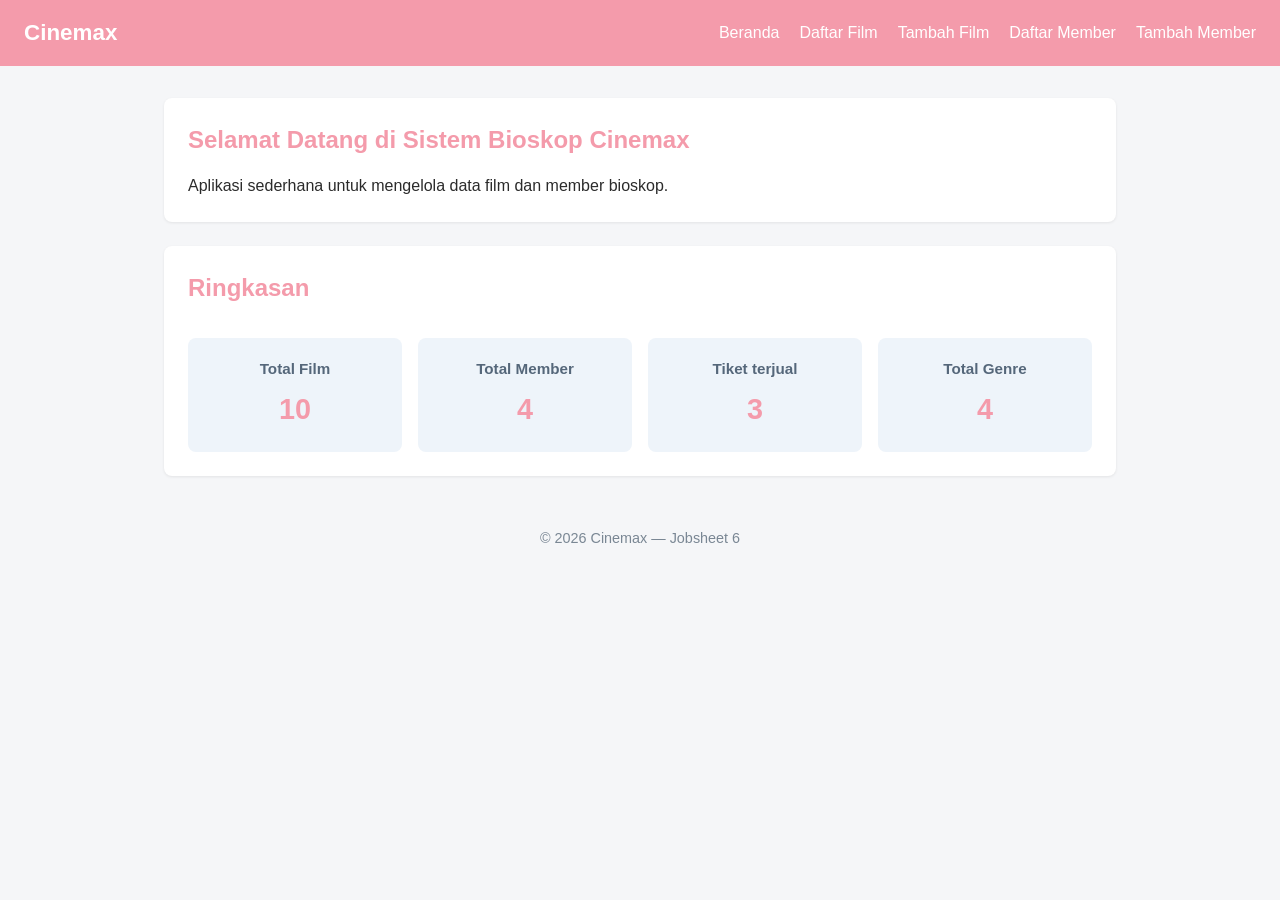
==== commit 9810fa67: "tambah member" ====
--- a/index.html
+++ b/index.html
@@ -16,6 +16,7 @@
                 <li><a href="buku/list.html">Daftar Film</a></li>
                 <li><a href="buku/tambah.html">Tambah Film</a></li>
                 <li><a href="anggota/list.html">Daftar Member</a></li>
+                <li><a href="anggota/tambah.html">Tambah Member</a></li>
             </ul>
         </nav>
     </header>
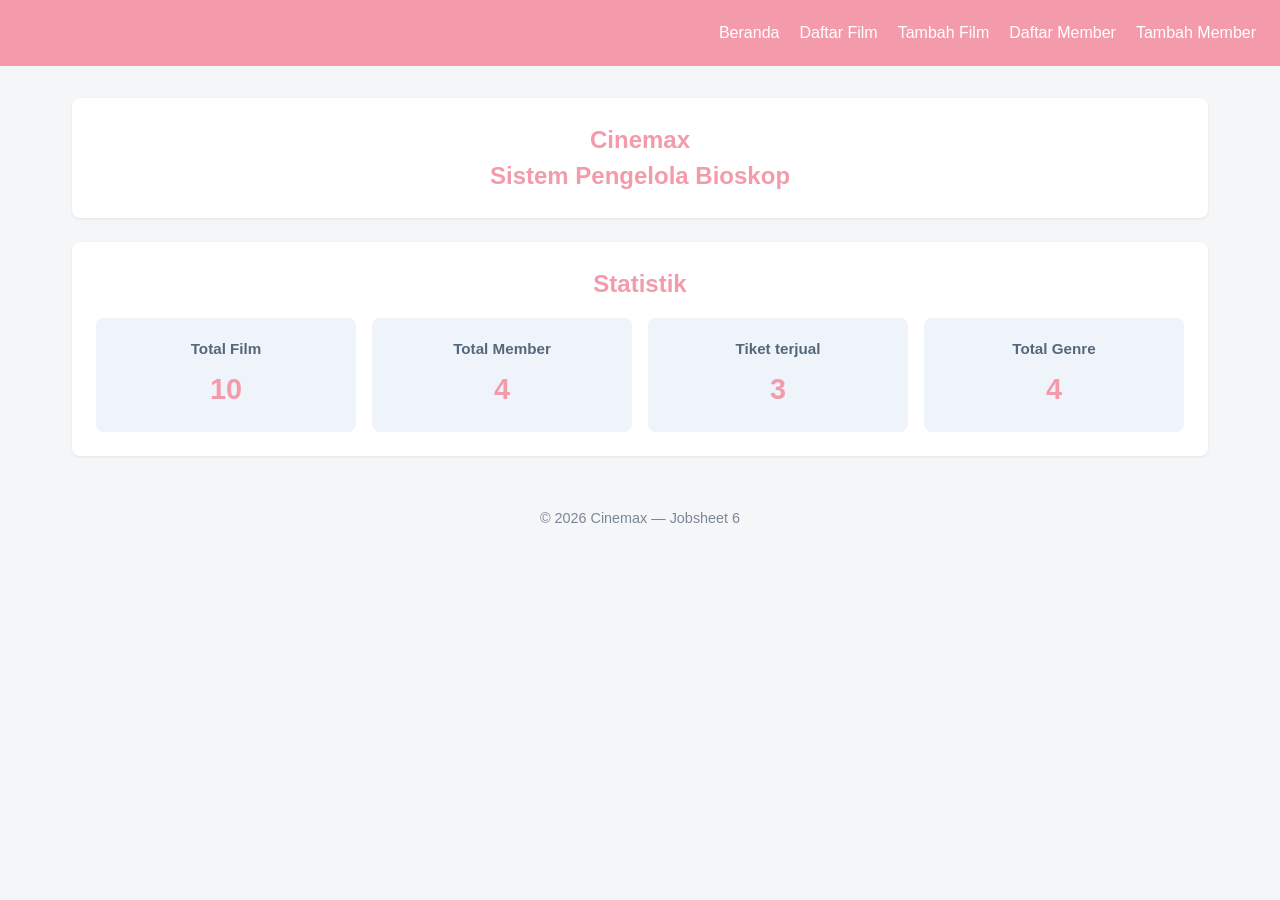
==== commit 70bef53f: "style css" ====
--- a/index.html
+++ b/index.html
@@ -13,8 +13,8 @@
         <nav>
             <ul>
                 <li><a href="index.html">Beranda</a></li>
-                <li><a href="buku/list.html">Daftar Film</a></li>
-                <li><a href="buku/tambah.html">Tambah Film</a></li>
+                <li><a href="film/list.html">Daftar Film</a></li>
+                <li><a href="film/tambah.html">Tambah Film</a></li>
                 <li><a href="anggota/list.html">Daftar Member</a></li>
                 <li><a href="anggota/tambah.html">Tambah Member</a></li>
             </ul>
@@ -23,12 +23,12 @@
 
     <main>
         <section>
-            <h2>Selamat Datang di Sistem Bioskop Cinemax</h2>
-            <p>Aplikasi sederhana untuk mengelola data film dan member bioskop.</p>
+            <h1>Cinemax</h1>
+            <h2>Sistem Pengelola Bioskop</h2>
         </section>
 
         <section>
-            <h2>Ringkasan</h2>
+            <h2>Statistik</h2>
             <article>
                 <h3>Total Film</h3>
                 <p>10</p>
--- a/assets/css/style.css
+++ b/assets/css/style.css
@@ -49,9 +49,9 @@
 
 /* ===== Main Layout ===== */
 main {
-    max-width: 1000px;
+    max-width: 1200px;
     margin: 2rem auto;
-    padding: 0 1.5rem;
+    padding: 0 2rem;
 }
 
 section {
@@ -62,10 +62,11 @@
     box-shadow: 0 1px 3px rgba(0, 0, 0, 0.08);
 }
 
-section h2 {
-    margin-bottom: 1rem;
+section h2,h1 {
     color: #F49BAB;
-}
+    text-align: center;
+}
+
 
 /* ===== Kartu Statistik (CSS Grid) ===== */
 main section:nth-of-type(2) {
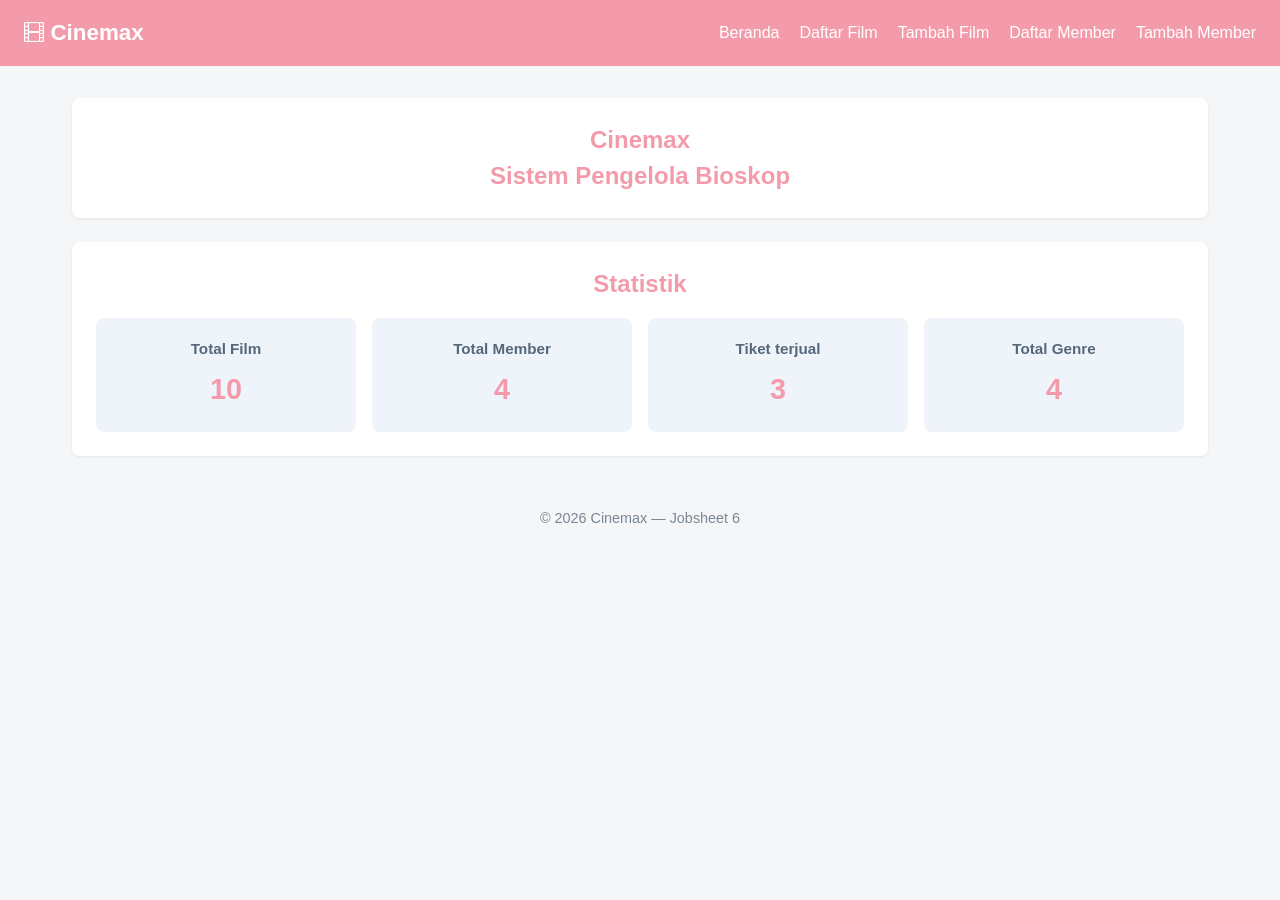
==== commit 731a656e: "add logo" ====
--- a/index.html
+++ b/index.html
@@ -4,11 +4,12 @@
     <meta charset="UTF-8">
     <meta name="viewport" content="width=device-width, initial-scale=1">
     <title>Cinemax | Beranda</title>
+    <link rel="stylesheet" href="https://cdn.jsdelivr.net/npm/bootstrap-icons@1.11.3/font/bootstrap-icons.min.css">
     <link rel="stylesheet" href="assets/css/style.css">
 </head>
 <body>
     <header>
-        <h1>Cinemax</h1>
+        <h1><i class="bi bi-film" aria-hidden="true"></i>Cinemax </h1>
         <button type="button" id="nav-toggle-btn" class="nav-toggle-label" aria-label="Menu">&#9776;</button>
         <nav>
             <ul>
--- a/assets/css/style.css
+++ b/assets/css/style.css
@@ -34,6 +34,13 @@
 
 header h1 {
     font-size: 1.4rem;
+    display: flex;
+    align-items: center;
+    gap: 0.4rem;
+}
+
+header h1 .bi-film {
+    font-size: 1.25rem;
 }
 
 header nav ul {
@@ -62,7 +69,8 @@
     box-shadow: 0 1px 3px rgba(0, 0, 0, 0.08);
 }
 
-section h2,h1 {
+section h2,
+section h1 {
     color: #F49BAB;
     text-align: center;
 }
